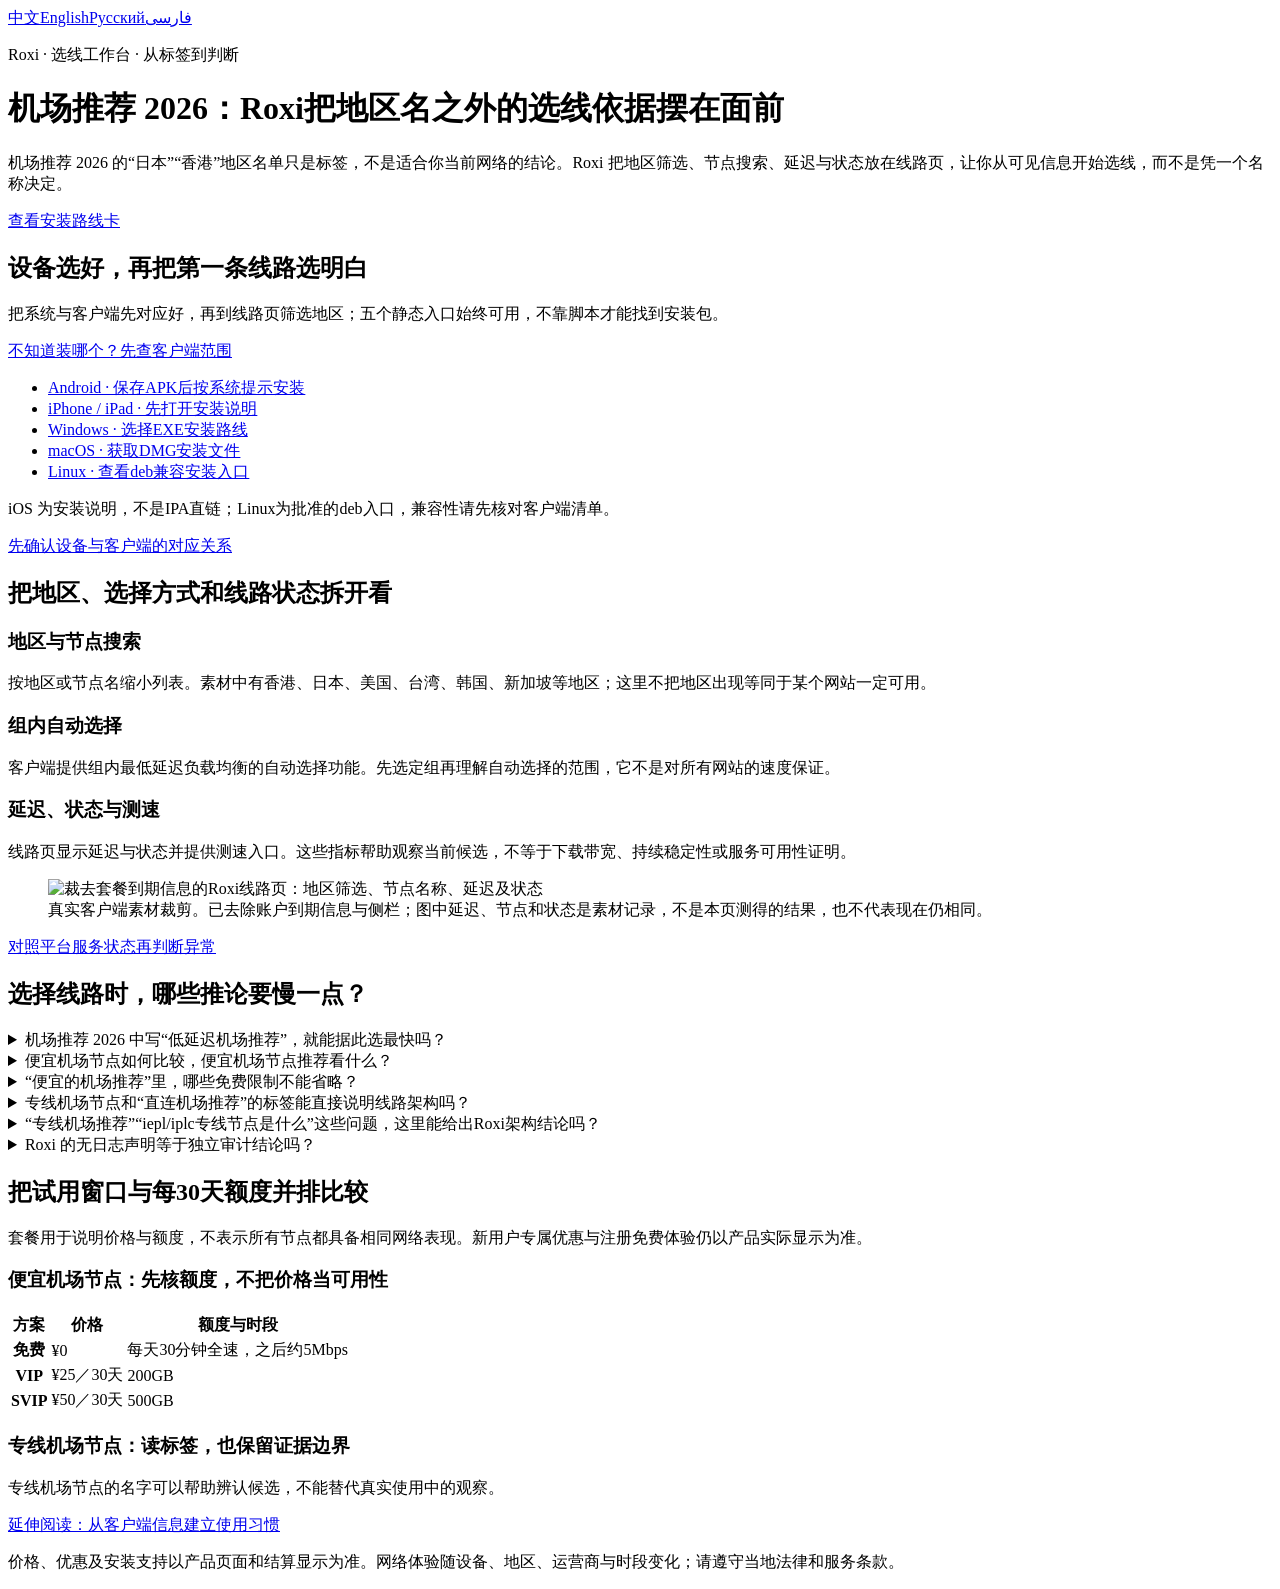
==== lolipop-region-guide/index.html @ 8c09b1e8 "Add four-language region guide Add initial HTML structure for the 2026 airport recommendation guide." ====
<!doctype html>
<!-- KEYWORD PLAN: {"机场推荐 2026": ["低延迟机场推荐", "直连机场推荐"], "便宜机场节点": ["便宜机场节点推荐", "便宜的机场推荐"], "专线机场节点": ["专线机场推荐", "iepl/iplc专线节点是什么"]}; semantic clusters; no independent non-ZH search-volume data -->
<html lang="zh-CN"><head><meta charset="utf-8"><meta name="viewport" content="width=device-width,initial-scale=1"><title>机场推荐 2026：Roxi把地区名之外的选线依据摆在面前</title><meta name="description" content="机场推荐 2026 如何看懂地区、延迟与线路标签？认识 Roxi 的组内自动选择、地区及节点搜索和测速入口，查看五系统安装与免费、VIP、SVIP方案。截图仅展示真实界面，不是当前可用性、低延迟或独享专线的承诺。"><meta name="robots" content="index,follow"><!-- FINAL_URL_METADATA --><link rel="stylesheet" href="./assets/site.css"><script type="application/ld+json">[{"@context": "https://schema.org", "@type": "SoftwareApplication", "name": "Roxi", "inLanguage": "zh-CN", "description": "机场推荐 2026 如何看懂地区、延迟与线路标签？认识 Roxi 的组内自动选择、地区及节点搜索和测速入口，查看五系统安装与免费、VIP、SVIP方案。截图仅展示真实界面，不是当前可用性、低延迟或独享专线的承诺。", "operatingSystem": "Android, iOS, Windows, macOS, Linux", "applicationCategory": "UtilitiesApplication", "offers": [{"@type": "Offer", "name": "Free", "price": "0", "priceCurrency": "CNY"}, {"@type": "Offer", "name": "VIP / 30 days / 200GB", "price": "25", "priceCurrency": "CNY"}, {"@type": "Offer", "name": "SVIP / 30 days / 500GB", "price": "50", "priceCurrency": "CNY"}]}, {"@context": "https://schema.org", "@type": "FAQPage", "inLanguage": "zh-CN", "mainEntity": [{"@type": "Question", "name": "机场推荐 2026 中写“低延迟机场推荐”，就能据此选最快吗？", "acceptedAnswer": {"@type": "Answer", "text": "不能。延迟只是一个观察指标，和下载速率、网站响应不是一回事。Roxi 有测速与状态显示，但本文没有实测排名，也不保证哪条在你的网络最快。"}}, {"@type": "Question", "name": "便宜机场节点如何比较，便宜机场节点推荐看什么？", "acceptedAnswer": {"@type": "Answer", "text": "别只看价格标签。便宜机场节点仍应结合额度、客户端支持和自己的使用环境判断；先用免费体验了解界面，不把便宜当成持续可用的证明。"}}, {"@type": "Question", "name": "“便宜的机场推荐”里，哪些免费限制不能省略？", "acceptedAnswer": {"@type": "Answer", "text": "Roxi 免费版每天30分钟全速，之后约5Mbps。VIP为25元200GB、SVIP为50元500GB，均每30天；新用户有专属优惠，注册即可免费体验。"}}, {"@type": "Question", "name": "专线机场节点和“直连机场推荐”的标签能直接说明线路架构吗？", "acceptedAnswer": {"@type": "Answer", "text": "不能只靠标签。Roxi 素材中有臻选专线、高速直连和专线中转等名称；专线机场节点的标签不等于已证明物理独享、带宽独享或指定运营商路径。"}}, {"@type": "Question", "name": "“专线机场推荐”“iepl/iplc专线节点是什么”这些问题，这里能给出Roxi架构结论吗？", "acceptedAnswer": {"@type": "Answer", "text": "不能。本页只说明已确认的客户端选线功能，没有供应链、物理线路或IEPL/IPLC认证证据，不把截图标签推导成具体线路合同或解锁承诺。"}}, {"@type": "Question", "name": "Roxi 的无日志声明等于独立审计结论吗？", "acceptedAnswer": {"@type": "Answer", "text": "不等于。“无日志”是品牌声明，本页没有独立审计证据，也不据此声称所有网络环节完全不产生任何数据。"}}]}]</script><script src="./assets/client.js" defer></script></head><body><div class="wrap"><nav aria-label="Language"><a href="./" lang="zh-CN">中文</a><a href="./en/" lang="en">English</a><a href="./ru/" lang="ru">Русский</a><a href="./fa/" lang="fa">فارسی</a></nav><main><header><p class="kicker">Roxi · 选线工作台 · 从标签到判断</p><h1>机场推荐 2026：Roxi把地区名之外的选线依据摆在面前</h1><p class="lead">机场推荐 2026 的“日本”“香港”地区名单只是标签，不是适合你当前网络的结论。Roxi 把地区筛选、节点搜索、延迟与状态放在线路页，让你从可见信息开始选线，而不是凭一个名称决定。</p><a class="pill" href="#install">查看安装路线卡</a></header><section class="download-board" id="install"><div><h2>设备选好，再把第一条线路选明白</h2><p>把系统与客户端先对应好，再到线路页筛选地区；五个静态入口始终可用，不靠脚本才能找到安装包。</p><a class="recommend" data-prefix="此设备可先看：" href="https://roxi.cc/clients.html">不知道装哪个？先查客户端范围</a></div><div><ul class="device-grid"><li><a data-os="android" href="https://roxi.cc/dl/roxi-latest.apk">Android · 保存APK后按系统提示安装</a></li><li><a data-os="ios" href="https://roxi.cc/apple-id.html">iPhone / iPad · 先打开安装说明</a></li><li><a data-os="windows" href="https://roxi.cc/dl/roxi-latest.exe">Windows · 选择EXE安装路线</a></li><li><a data-os="macos" href="https://roxi.cc/dl/roxi-latest.dmg">macOS · 获取DMG安装文件</a></li><li><a data-os="linux" href="https://roxi.cc/dl/v2rayN-linux-64.deb">Linux · 查看deb兼容安装入口</a></li></ul><p>iOS 为安装说明，不是IPA直链；Linux为批准的deb入口，兼容性请先核对客户端清单。</p><a href="https://roxi.cc/clients.html">先确认设备与客户端的对应关系</a></div></section><section class="feature-section"><h2>把地区、选择方式和线路状态拆开看</h2><div class="features"><div><h3>地区与节点搜索</h3><p>按地区或节点名缩小列表。素材中有香港、日本、美国、台湾、韩国、新加坡等地区；这里不把地区出现等同于某个网站一定可用。</p></div><div><h3>组内自动选择</h3><p>客户端提供组内最低延迟负载均衡的自动选择功能。先选定组再理解自动选择的范围，它不是对所有网站的速度保证。</p></div><div><h3>延迟、状态与测速</h3><p>线路页显示延迟与状态并提供测速入口。这些指标帮助观察当前候选，不等于下载带宽、持续稳定性或服务可用性证明。</p></div></div><figure><img src="./assets/region-selector-clean.png" width="900" height="261" alt="裁去套餐到期信息的Roxi线路页：地区筛选、节点名称、延迟及状态" loading="lazy"><figcaption>真实客户端素材裁剪。已去除账户到期信息与侧栏；图中延迟、节点和状态是素材记录，不是本页测得的结果，也不代表现在仍相同。</figcaption></figure><a href="https://roxi.cc/status">对照平台服务状态再判断异常</a></section><section class="qa"><h2>选择线路时，哪些推论要慢一点？</h2><details><summary>机场推荐 2026 中写“低延迟机场推荐”，就能据此选最快吗？</summary><p>不能。延迟只是一个观察指标，和下载速率、网站响应不是一回事。Roxi 有测速与状态显示，但本文没有实测排名，也不保证哪条在你的网络最快。</p></details><details><summary>便宜机场节点如何比较，便宜机场节点推荐看什么？</summary><p>别只看价格标签。便宜机场节点仍应结合额度、客户端支持和自己的使用环境判断；先用免费体验了解界面，不把便宜当成持续可用的证明。</p></details><details><summary>“便宜的机场推荐”里，哪些免费限制不能省略？</summary><p>Roxi 免费版每天30分钟全速，之后约5Mbps。VIP为25元200GB、SVIP为50元500GB，均每30天；新用户有专属优惠，注册即可免费体验。</p></details><details><summary>专线机场节点和“直连机场推荐”的标签能直接说明线路架构吗？</summary><p>不能只靠标签。Roxi 素材中有臻选专线、高速直连和专线中转等名称；专线机场节点的标签不等于已证明物理独享、带宽独享或指定运营商路径。</p></details><details><summary>“专线机场推荐”“iepl/iplc专线节点是什么”这些问题，这里能给出Roxi架构结论吗？</summary><p>不能。本页只说明已确认的客户端选线功能，没有供应链、物理线路或IEPL/IPLC认证证据，不把截图标签推导成具体线路合同或解锁承诺。</p></details><details><summary>Roxi 的无日志声明等于独立审计结论吗？</summary><p>不等于。“无日志”是品牌声明，本页没有独立审计证据，也不据此声称所有网络环节完全不产生任何数据。</p></details></section><section class="plans"><h2>把试用窗口与每30天额度并排比较</h2><p>套餐用于说明价格与额度，不表示所有节点都具备相同网络表现。新用户专属优惠与注册免费体验仍以产品实际显示为准。</p><h3>便宜机场节点：先核额度，不把价格当可用性</h3><table><thead><tr><th scope="col">方案</th><th scope="col">价格</th><th scope="col">额度与时段</th></tr></thead><tbody><tr><th scope="row">免费</th><td dir="auto">¥0</td><td>每天30分钟全速，之后约5Mbps</td></tr><tr><th scope="row">VIP</th><td dir="auto">¥25／30天</td><td>200GB</td></tr><tr><th scope="row">SVIP</th><td dir="auto">¥50／30天</td><td>500GB</td></tr></tbody></table></section><aside class="boundary"><h3>专线机场节点：读标签，也保留证据边界</h3><p>专线机场节点的名字可以帮助辨认候选，不能替代真实使用中的观察。</p><a href="https://roxi.cc/blog.html">延伸阅读：从客户端信息建立使用习惯</a></aside><footer><p>价格、优惠及安装支持以产品页面和结算显示为准。网络体验随设备、地区、运营商与时段变化；请遵守当地法律和服务条款。</p></footer></main></div></body></html>
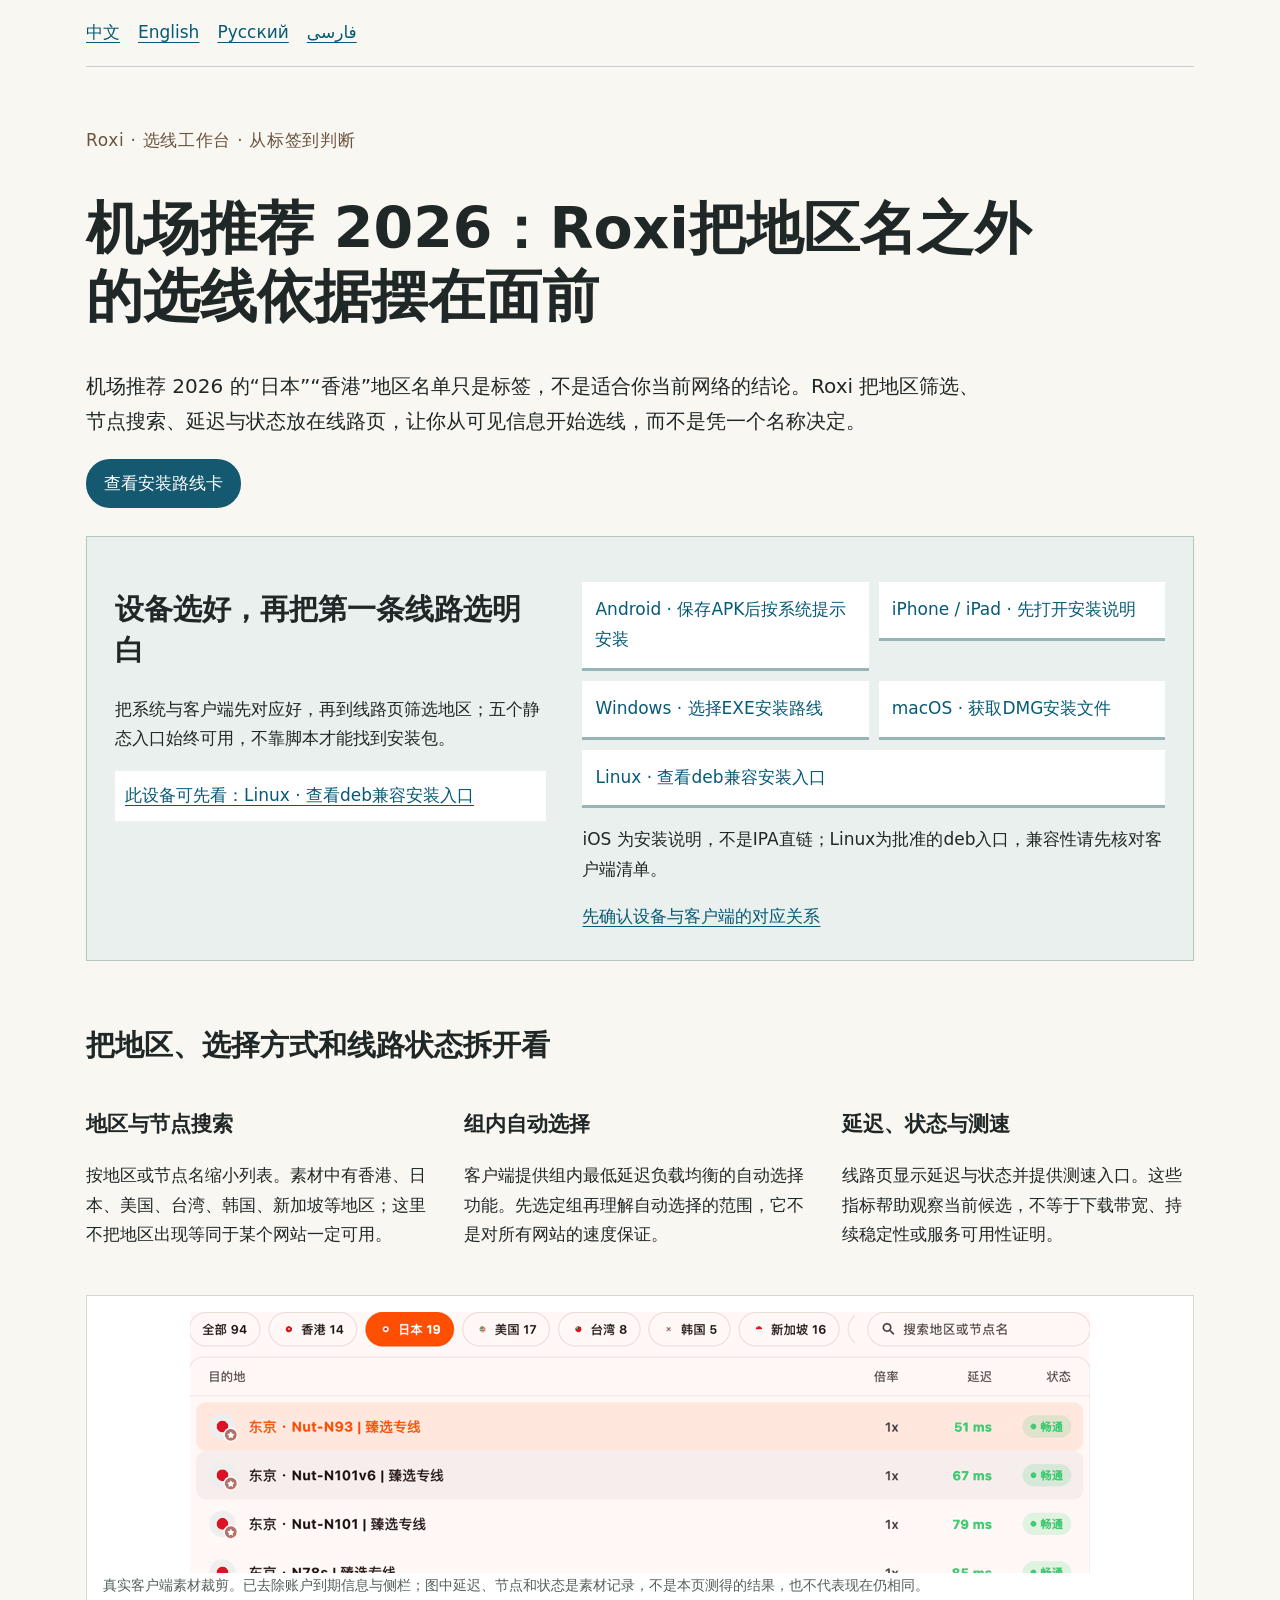
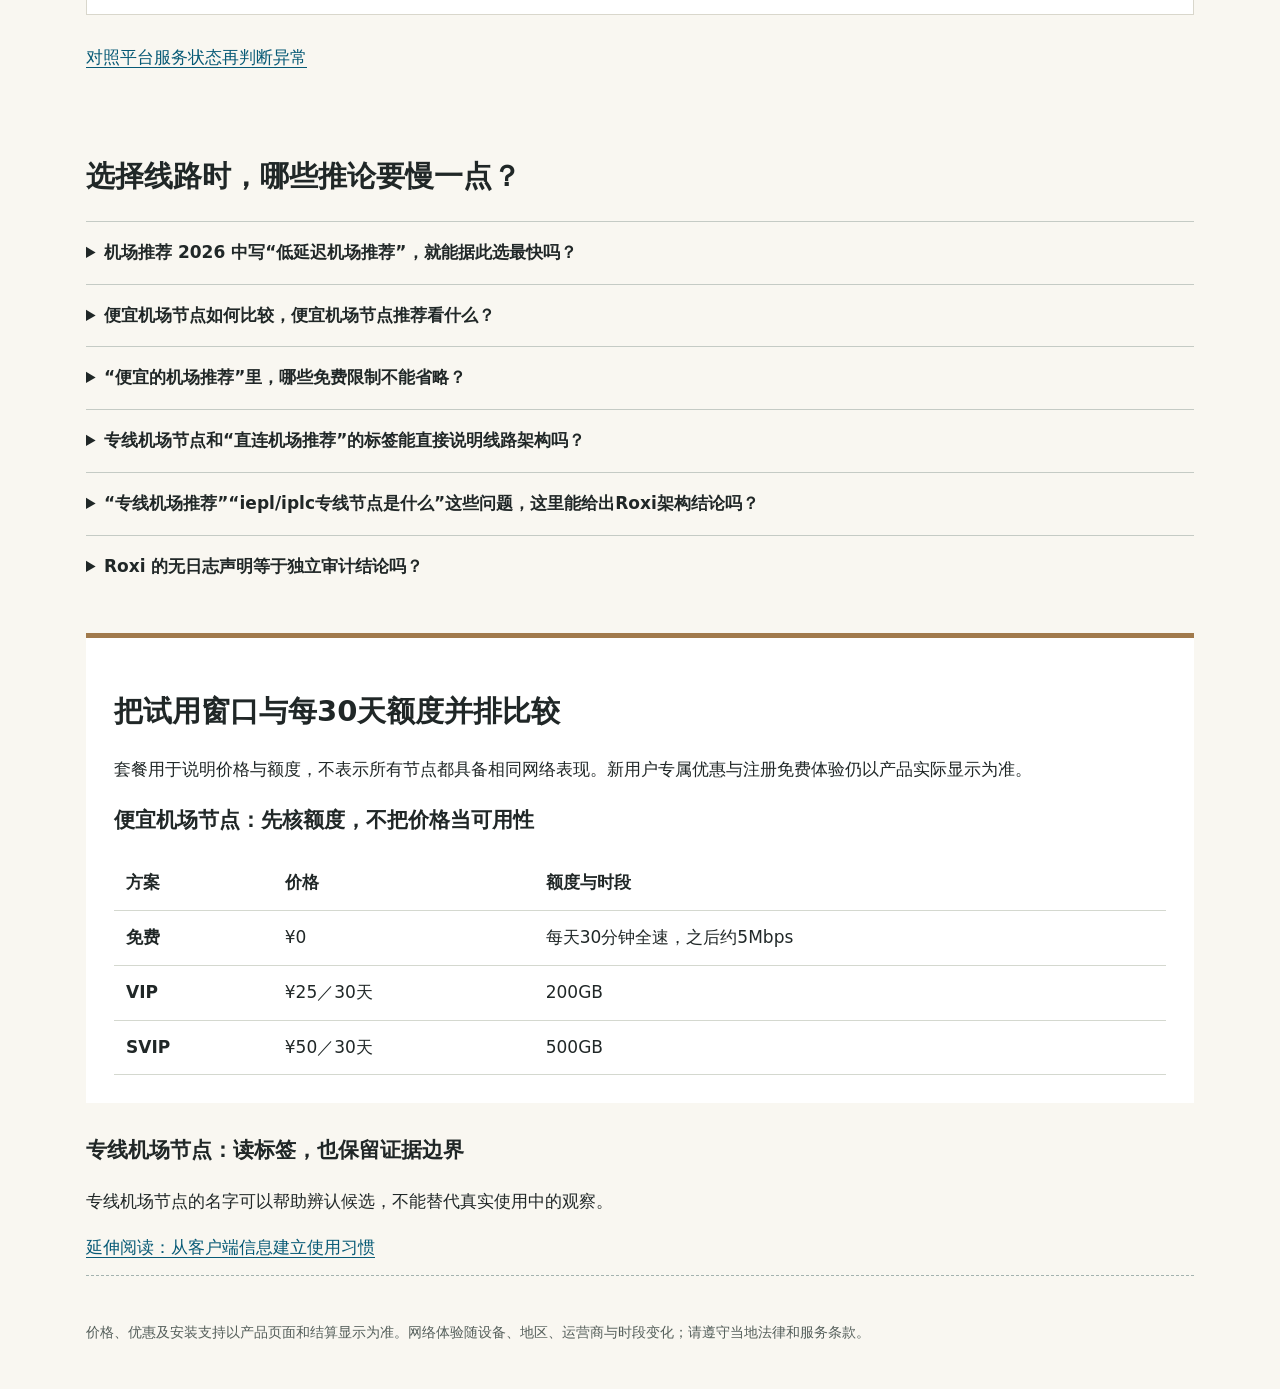
==== commit 587aee9a: "Bind four-language SEO metadata to live origin" ====
--- a/lolipop-region-guide/index.html
+++ b/lolipop-region-guide/index.html
@@ -1,3 +1,3 @@
 <!doctype html>
 <!-- KEYWORD PLAN: {"机场推荐 2026": ["低延迟机场推荐", "直连机场推荐"], "便宜机场节点": ["便宜机场节点推荐", "便宜的机场推荐"], "专线机场节点": ["专线机场推荐", "iepl/iplc专线节点是什么"]}; semantic clusters; no independent non-ZH search-volume data -->
-<html lang="zh-CN"><head><meta charset="utf-8"><meta name="viewport" content="width=device-width,initial-scale=1"><title>机场推荐 2026：Roxi把地区名之外的选线依据摆在面前</title><meta name="description" content="机场推荐 2026 如何看懂地区、延迟与线路标签？认识 Roxi 的组内自动选择、地区及节点搜索和测速入口，查看五系统安装与免费、VIP、SVIP方案。截图仅展示真实界面，不是当前可用性、低延迟或独享专线的承诺。"><meta name="robots" content="index,follow"><!-- FINAL_URL_METADATA --><link rel="stylesheet" href="./assets/site.css"><script type="application/ld+json">[{"@context": "https://schema.org", "@type": "SoftwareApplication", "name": "Roxi", "inLanguage": "zh-CN", "description": "机场推荐 2026 如何看懂地区、延迟与线路标签？认识 Roxi 的组内自动选择、地区及节点搜索和测速入口，查看五系统安装与免费、VIP、SVIP方案。截图仅展示真实界面，不是当前可用性、低延迟或独享专线的承诺。", "operatingSystem": "Android, iOS, Windows, macOS, Linux", "applicationCategory": "UtilitiesApplication", "offers": [{"@type": "Offer", "name": "Free", "price": "0", "priceCurrency": "CNY"}, {"@type": "Offer", "name": "VIP / 30 days / 200GB", "price": "25", "priceCurrency": "CNY"}, {"@type": "Offer", "name": "SVIP / 30 days / 500GB", "price": "50", "priceCurrency": "CNY"}]}, {"@context": "https://schema.org", "@type": "FAQPage", "inLanguage": "zh-CN", "mainEntity": [{"@type": "Question", "name": "机场推荐 2026 中写“低延迟机场推荐”，就能据此选最快吗？", "acceptedAnswer": {"@type": "Answer", "text": "不能。延迟只是一个观察指标，和下载速率、网站响应不是一回事。Roxi 有测速与状态显示，但本文没有实测排名，也不保证哪条在你的网络最快。"}}, {"@type": "Question", "name": "便宜机场节点如何比较，便宜机场节点推荐看什么？", "acceptedAnswer": {"@type": "Answer", "text": "别只看价格标签。便宜机场节点仍应结合额度、客户端支持和自己的使用环境判断；先用免费体验了解界面，不把便宜当成持续可用的证明。"}}, {"@type": "Question", "name": "“便宜的机场推荐”里，哪些免费限制不能省略？", "acceptedAnswer": {"@type": "Answer", "text": "Roxi 免费版每天30分钟全速，之后约5Mbps。VIP为25元200GB、SVIP为50元500GB，均每30天；新用户有专属优惠，注册即可免费体验。"}}, {"@type": "Question", "name": "专线机场节点和“直连机场推荐”的标签能直接说明线路架构吗？", "acceptedAnswer": {"@type": "Answer", "text": "不能只靠标签。Roxi 素材中有臻选专线、高速直连和专线中转等名称；专线机场节点的标签不等于已证明物理独享、带宽独享或指定运营商路径。"}}, {"@type": "Question", "name": "“专线机场推荐”“iepl/iplc专线节点是什么”这些问题，这里能给出Roxi架构结论吗？", "acceptedAnswer": {"@type": "Answer", "text": "不能。本页只说明已确认的客户端选线功能，没有供应链、物理线路或IEPL/IPLC认证证据，不把截图标签推导成具体线路合同或解锁承诺。"}}, {"@type": "Question", "name": "Roxi 的无日志声明等于独立审计结论吗？", "acceptedAnswer": {"@type": "Answer", "text": "不等于。“无日志”是品牌声明，本页没有独立审计证据，也不据此声称所有网络环节完全不产生任何数据。"}}]}]</script><script src="./assets/client.js" defer></script></head><body><div class="wrap"><nav aria-label="Language"><a href="./" lang="zh-CN">中文</a><a href="./en/" lang="en">English</a><a href="./ru/" lang="ru">Русский</a><a href="./fa/" lang="fa">فارسی</a></nav><main><header><p class="kicker">Roxi · 选线工作台 · 从标签到判断</p><h1>机场推荐 2026：Roxi把地区名之外的选线依据摆在面前</h1><p class="lead">机场推荐 2026 的“日本”“香港”地区名单只是标签，不是适合你当前网络的结论。Roxi 把地区筛选、节点搜索、延迟与状态放在线路页，让你从可见信息开始选线，而不是凭一个名称决定。</p><a class="pill" href="#install">查看安装路线卡</a></header><section class="download-board" id="install"><div><h2>设备选好，再把第一条线路选明白</h2><p>把系统与客户端先对应好，再到线路页筛选地区；五个静态入口始终可用，不靠脚本才能找到安装包。</p><a class="recommend" data-prefix="此设备可先看：" href="https://roxi.cc/clients.html">不知道装哪个？先查客户端范围</a></div><div><ul class="device-grid"><li><a data-os="android" href="https://roxi.cc/dl/roxi-latest.apk">Android · 保存APK后按系统提示安装</a></li><li><a data-os="ios" href="https://roxi.cc/apple-id.html">iPhone / iPad · 先打开安装说明</a></li><li><a data-os="windows" href="https://roxi.cc/dl/roxi-latest.exe">Windows · 选择EXE安装路线</a></li><li><a data-os="macos" href="https://roxi.cc/dl/roxi-latest.dmg">macOS · 获取DMG安装文件</a></li><li><a data-os="linux" href="https://roxi.cc/dl/v2rayN-linux-64.deb">Linux · 查看deb兼容安装入口</a></li></ul><p>iOS 为安装说明，不是IPA直链；Linux为批准的deb入口，兼容性请先核对客户端清单。</p><a href="https://roxi.cc/clients.html">先确认设备与客户端的对应关系</a></div></section><section class="feature-section"><h2>把地区、选择方式和线路状态拆开看</h2><div class="features"><div><h3>地区与节点搜索</h3><p>按地区或节点名缩小列表。素材中有香港、日本、美国、台湾、韩国、新加坡等地区；这里不把地区出现等同于某个网站一定可用。</p></div><div><h3>组内自动选择</h3><p>客户端提供组内最低延迟负载均衡的自动选择功能。先选定组再理解自动选择的范围，它不是对所有网站的速度保证。</p></div><div><h3>延迟、状态与测速</h3><p>线路页显示延迟与状态并提供测速入口。这些指标帮助观察当前候选，不等于下载带宽、持续稳定性或服务可用性证明。</p></div></div><figure><img src="./assets/region-selector-clean.png" width="900" height="261" alt="裁去套餐到期信息的Roxi线路页：地区筛选、节点名称、延迟及状态" loading="lazy"><figcaption>真实客户端素材裁剪。已去除账户到期信息与侧栏；图中延迟、节点和状态是素材记录，不是本页测得的结果，也不代表现在仍相同。</figcaption></figure><a href="https://roxi.cc/status">对照平台服务状态再判断异常</a></section><section class="qa"><h2>选择线路时，哪些推论要慢一点？</h2><details><summary>机场推荐 2026 中写“低延迟机场推荐”，就能据此选最快吗？</summary><p>不能。延迟只是一个观察指标，和下载速率、网站响应不是一回事。Roxi 有测速与状态显示，但本文没有实测排名，也不保证哪条在你的网络最快。</p></details><details><summary>便宜机场节点如何比较，便宜机场节点推荐看什么？</summary><p>别只看价格标签。便宜机场节点仍应结合额度、客户端支持和自己的使用环境判断；先用免费体验了解界面，不把便宜当成持续可用的证明。</p></details><details><summary>“便宜的机场推荐”里，哪些免费限制不能省略？</summary><p>Roxi 免费版每天30分钟全速，之后约5Mbps。VIP为25元200GB、SVIP为50元500GB，均每30天；新用户有专属优惠，注册即可免费体验。</p></details><details><summary>专线机场节点和“直连机场推荐”的标签能直接说明线路架构吗？</summary><p>不能只靠标签。Roxi 素材中有臻选专线、高速直连和专线中转等名称；专线机场节点的标签不等于已证明物理独享、带宽独享或指定运营商路径。</p></details><details><summary>“专线机场推荐”“iepl/iplc专线节点是什么”这些问题，这里能给出Roxi架构结论吗？</summary><p>不能。本页只说明已确认的客户端选线功能，没有供应链、物理线路或IEPL/IPLC认证证据，不把截图标签推导成具体线路合同或解锁承诺。</p></details><details><summary>Roxi 的无日志声明等于独立审计结论吗？</summary><p>不等于。“无日志”是品牌声明，本页没有独立审计证据，也不据此声称所有网络环节完全不产生任何数据。</p></details></section><section class="plans"><h2>把试用窗口与每30天额度并排比较</h2><p>套餐用于说明价格与额度，不表示所有节点都具备相同网络表现。新用户专属优惠与注册免费体验仍以产品实际显示为准。</p><h3>便宜机场节点：先核额度，不把价格当可用性</h3><table><thead><tr><th scope="col">方案</th><th scope="col">价格</th><th scope="col">额度与时段</th></tr></thead><tbody><tr><th scope="row">免费</th><td dir="auto">¥0</td><td>每天30分钟全速，之后约5Mbps</td></tr><tr><th scope="row">VIP</th><td dir="auto">¥25／30天</td><td>200GB</td></tr><tr><th scope="row">SVIP</th><td dir="auto">¥50／30天</td><td>500GB</td></tr></tbody></table></section><aside class="boundary"><h3>专线机场节点：读标签，也保留证据边界</h3><p>专线机场节点的名字可以帮助辨认候选，不能替代真实使用中的观察。</p><a href="https://roxi.cc/blog.html">延伸阅读：从客户端信息建立使用习惯</a></aside><footer><p>价格、优惠及安装支持以产品页面和结算显示为准。网络体验随设备、地区、运营商与时段变化；请遵守当地法律和服务条款。</p></footer></main></div></body></html>
+<html lang="zh-CN"><head><meta charset="utf-8"><meta name="viewport" content="width=device-width,initial-scale=1"><title>机场推荐 2026：Roxi把地区名之外的选线依据摆在面前</title><meta name="description" content="机场推荐 2026 如何看懂地区、延迟与线路标签？认识 Roxi 的组内自动选择、地区及节点搜索和测速入口，查看五系统安装与免费、VIP、SVIP方案。截图仅展示真实界面，不是当前可用性、低延迟或独享专线的承诺。"><meta name="robots" content="index,follow"><link rel="canonical" href="https://region-guide.lolipop-now.app/"><link rel="alternate" hreflang="zh-CN" href="https://region-guide.lolipop-now.app/"><link rel="alternate" hreflang="en" href="https://region-guide.lolipop-now.app/en/"><link rel="alternate" hreflang="ru" href="https://region-guide.lolipop-now.app/ru/"><link rel="alternate" hreflang="fa" href="https://region-guide.lolipop-now.app/fa/"><link rel="alternate" hreflang="x-default" href="https://region-guide.lolipop-now.app/"><link rel="stylesheet" href="./assets/site.css"><script type="application/ld+json">[{"@context": "https://schema.org", "@type": "SoftwareApplication", "name": "Roxi", "inLanguage": "zh-CN", "description": "机场推荐 2026 如何看懂地区、延迟与线路标签？认识 Roxi 的组内自动选择、地区及节点搜索和测速入口，查看五系统安装与免费、VIP、SVIP方案。截图仅展示真实界面，不是当前可用性、低延迟或独享专线的承诺。", "operatingSystem": "Android, iOS, Windows, macOS, Linux", "applicationCategory": "UtilitiesApplication", "offers": [{"@type": "Offer", "name": "Free", "price": "0", "priceCurrency": "CNY"}, {"@type": "Offer", "name": "VIP / 30 days / 200GB", "price": "25", "priceCurrency": "CNY"}, {"@type": "Offer", "name": "SVIP / 30 days / 500GB", "price": "50", "priceCurrency": "CNY"}], "url": "https://region-guide.lolipop-now.app/"}, {"@context": "https://schema.org", "@type": "FAQPage", "inLanguage": "zh-CN", "mainEntity": [{"@type": "Question", "name": "机场推荐 2026 中写“低延迟机场推荐”，就能据此选最快吗？", "acceptedAnswer": {"@type": "Answer", "text": "不能。延迟只是一个观察指标，和下载速率、网站响应不是一回事。Roxi 有测速与状态显示，但本文没有实测排名，也不保证哪条在你的网络最快。"}}, {"@type": "Question", "name": "便宜机场节点如何比较，便宜机场节点推荐看什么？", "acceptedAnswer": {"@type": "Answer", "text": "别只看价格标签。便宜机场节点仍应结合额度、客户端支持和自己的使用环境判断；先用免费体验了解界面，不把便宜当成持续可用的证明。"}}, {"@type": "Question", "name": "“便宜的机场推荐”里，哪些免费限制不能省略？", "acceptedAnswer": {"@type": "Answer", "text": "Roxi 免费版每天30分钟全速，之后约5Mbps。VIP为25元200GB、SVIP为50元500GB，均每30天；新用户有专属优惠，注册即可免费体验。"}}, {"@type": "Question", "name": "专线机场节点和“直连机场推荐”的标签能直接说明线路架构吗？", "acceptedAnswer": {"@type": "Answer", "text": "不能只靠标签。Roxi 素材中有臻选专线、高速直连和专线中转等名称；专线机场节点的标签不等于已证明物理独享、带宽独享或指定运营商路径。"}}, {"@type": "Question", "name": "“专线机场推荐”“iepl/iplc专线节点是什么”这些问题，这里能给出Roxi架构结论吗？", "acceptedAnswer": {"@type": "Answer", "text": "不能。本页只说明已确认的客户端选线功能，没有供应链、物理线路或IEPL/IPLC认证证据，不把截图标签推导成具体线路合同或解锁承诺。"}}, {"@type": "Question", "name": "Roxi 的无日志声明等于独立审计结论吗？", "acceptedAnswer": {"@type": "Answer", "text": "不等于。“无日志”是品牌声明，本页没有独立审计证据，也不据此声称所有网络环节完全不产生任何数据。"}}], "url": "https://region-guide.lolipop-now.app/"}]</script><script src="./assets/client.js" defer></script></head><body><div class="wrap"><nav aria-label="Language"><a href="./" lang="zh-CN">中文</a><a href="./en/" lang="en">English</a><a href="./ru/" lang="ru">Русский</a><a href="./fa/" lang="fa">فارسی</a></nav><main><header><p class="kicker">Roxi · 选线工作台 · 从标签到判断</p><h1>机场推荐 2026：Roxi把地区名之外的选线依据摆在面前</h1><p class="lead">机场推荐 2026 的“日本”“香港”地区名单只是标签，不是适合你当前网络的结论。Roxi 把地区筛选、节点搜索、延迟与状态放在线路页，让你从可见信息开始选线，而不是凭一个名称决定。</p><a class="pill" href="#install">查看安装路线卡</a></header><section class="download-board" id="install"><div><h2>设备选好，再把第一条线路选明白</h2><p>把系统与客户端先对应好，再到线路页筛选地区；五个静态入口始终可用，不靠脚本才能找到安装包。</p><a class="recommend" data-prefix="此设备可先看：" href="https://roxi.cc/clients.html">不知道装哪个？先查客户端范围</a></div><div><ul class="device-grid"><li><a data-os="android" href="https://roxi.cc/dl/roxi-latest.apk">Android · 保存APK后按系统提示安装</a></li><li><a data-os="ios" href="https://roxi.cc/apple-id.html">iPhone / iPad · 先打开安装说明</a></li><li><a data-os="windows" href="https://roxi.cc/dl/roxi-latest.exe">Windows · 选择EXE安装路线</a></li><li><a data-os="macos" href="https://roxi.cc/dl/roxi-latest.dmg">macOS · 获取DMG安装文件</a></li><li><a data-os="linux" href="https://roxi.cc/dl/v2rayN-linux-64.deb">Linux · 查看deb兼容安装入口</a></li></ul><p>iOS 为安装说明，不是IPA直链；Linux为批准的deb入口，兼容性请先核对客户端清单。</p><a href="https://roxi.cc/clients.html">先确认设备与客户端的对应关系</a></div></section><section class="feature-section"><h2>把地区、选择方式和线路状态拆开看</h2><div class="features"><div><h3>地区与节点搜索</h3><p>按地区或节点名缩小列表。素材中有香港、日本、美国、台湾、韩国、新加坡等地区；这里不把地区出现等同于某个网站一定可用。</p></div><div><h3>组内自动选择</h3><p>客户端提供组内最低延迟负载均衡的自动选择功能。先选定组再理解自动选择的范围，它不是对所有网站的速度保证。</p></div><div><h3>延迟、状态与测速</h3><p>线路页显示延迟与状态并提供测速入口。这些指标帮助观察当前候选，不等于下载带宽、持续稳定性或服务可用性证明。</p></div></div><figure><img src="./assets/region-selector-clean.png" width="900" height="261" alt="裁去套餐到期信息的Roxi线路页：地区筛选、节点名称、延迟及状态" loading="lazy"><figcaption>真实客户端素材裁剪。已去除账户到期信息与侧栏；图中延迟、节点和状态是素材记录，不是本页测得的结果，也不代表现在仍相同。</figcaption></figure><a href="https://roxi.cc/status">对照平台服务状态再判断异常</a></section><section class="qa"><h2>选择线路时，哪些推论要慢一点？</h2><details><summary>机场推荐 2026 中写“低延迟机场推荐”，就能据此选最快吗？</summary><p>不能。延迟只是一个观察指标，和下载速率、网站响应不是一回事。Roxi 有测速与状态显示，但本文没有实测排名，也不保证哪条在你的网络最快。</p></details><details><summary>便宜机场节点如何比较，便宜机场节点推荐看什么？</summary><p>别只看价格标签。便宜机场节点仍应结合额度、客户端支持和自己的使用环境判断；先用免费体验了解界面，不把便宜当成持续可用的证明。</p></details><details><summary>“便宜的机场推荐”里，哪些免费限制不能省略？</summary><p>Roxi 免费版每天30分钟全速，之后约5Mbps。VIP为25元200GB、SVIP为50元500GB，均每30天；新用户有专属优惠，注册即可免费体验。</p></details><details><summary>专线机场节点和“直连机场推荐”的标签能直接说明线路架构吗？</summary><p>不能只靠标签。Roxi 素材中有臻选专线、高速直连和专线中转等名称；专线机场节点的标签不等于已证明物理独享、带宽独享或指定运营商路径。</p></details><details><summary>“专线机场推荐”“iepl/iplc专线节点是什么”这些问题，这里能给出Roxi架构结论吗？</summary><p>不能。本页只说明已确认的客户端选线功能，没有供应链、物理线路或IEPL/IPLC认证证据，不把截图标签推导成具体线路合同或解锁承诺。</p></details><details><summary>Roxi 的无日志声明等于独立审计结论吗？</summary><p>不等于。“无日志”是品牌声明，本页没有独立审计证据，也不据此声称所有网络环节完全不产生任何数据。</p></details></section><section class="plans"><h2>把试用窗口与每30天额度并排比较</h2><p>套餐用于说明价格与额度，不表示所有节点都具备相同网络表现。新用户专属优惠与注册免费体验仍以产品实际显示为准。</p><h3>便宜机场节点：先核额度，不把价格当可用性</h3><table><thead><tr><th scope="col">方案</th><th scope="col">价格</th><th scope="col">额度与时段</th></tr></thead><tbody><tr><th scope="row">免费</th><td dir="auto">¥0</td><td>每天30分钟全速，之后约5Mbps</td></tr><tr><th scope="row">VIP</th><td dir="auto">¥25／30天</td><td>200GB</td></tr><tr><th scope="row">SVIP</th><td dir="auto">¥50／30天</td><td>500GB</td></tr></tbody></table></section><aside class="boundary"><h3>专线机场节点：读标签，也保留证据边界</h3><p>专线机场节点的名字可以帮助辨认候选，不能替代真实使用中的观察。</p><a href="https://roxi.cc/blog.html">延伸阅读：从客户端信息建立使用习惯</a></aside><footer><p>价格、优惠及安装支持以产品页面和结算显示为准。网络体验随设备、地区、运营商与时段变化；请遵守当地法律和服务条款。</p></footer></main></div></body></html>
--- a/lolipop-region-guide/assets/site.css
+++ b/lolipop-region-guide/assets/site.css
@@ -0,0 +1 @@
+*{box-sizing:border-box}body{margin:0;background:#f9f7f1;color:#202727;font:17px/1.75 system-ui,sans-serif}a{color:#075a76;text-underline-offset:4px}nav{display:flex;flex-wrap:wrap;gap:18px;padding:18px 0;border-bottom:1px solid #c9ceca}.wrap{max-width:1160px;margin:auto;padding:0 26px}header{padding:42px 0 28px}.kicker{color:#6b5440;letter-spacing:.04em}h1{font-size:clamp(30px,4.5vw,57px);line-height:1.2;max-width:980px}h2{font-size:29px;line-height:1.4}h3{line-height:1.4;font-size:21px}.lead{max-width:900px;font-size:20px}.pill{display:inline-block;background:#145970;color:white;padding:10px 18px;border-radius:24px;text-decoration:none}.download-board{display:grid;grid-template-columns:1fr 1.35fr;gap:36px;background:#e9f0ed;padding:28px;border:1px solid #b5c8bf}.device-grid{display:grid;gap:10px;grid-template-columns:1fr 1fr;list-style:none;padding:0}.device-grid li:last-child{grid-column:1/-1}.device-grid a{display:block;background:white;border-bottom:3px solid #96b5b7;padding:13px;text-decoration:none}.recommend{display:block;margin-block:16px;padding:10px;background:#fff}.features{display:grid;grid-template-columns:repeat(3,1fr);gap:26px}.feature-section{padding:40px 0}figure{margin:28px 0;background:#fff;border:1px solid #d9d7cc;padding:16px}img{display:block;max-width:100%;height:auto;margin:auto}figcaption,footer{font-size:14px;color:#555f5b}details{padding:16px 0;border-top:1px solid #c5cbc5}summary{cursor:pointer;font-weight:650}.qa{padding:20px 0 36px}.plans{background:#fff;padding:28px;border-top:5px solid #a17a4c}table{width:100%;border-collapse:collapse}th,td{border-bottom:1px solid #d4d8cf;text-align:start;padding:12px}.boundary{padding:12px 0;border-bottom:1px dashed #a4b3b0}footer{padding:30px 0}[dir=rtl]{text-align:right}section[id]{scroll-margin-top:20px}@media(max-width:720px){.download-board,.features,.device-grid{grid-template-columns:1fr}.device-grid li:last-child{grid-column:auto}.wrap{padding:0 18px}.download-board,.plans{padding:20px}th,td{padding:7px;font-size:14px}}
